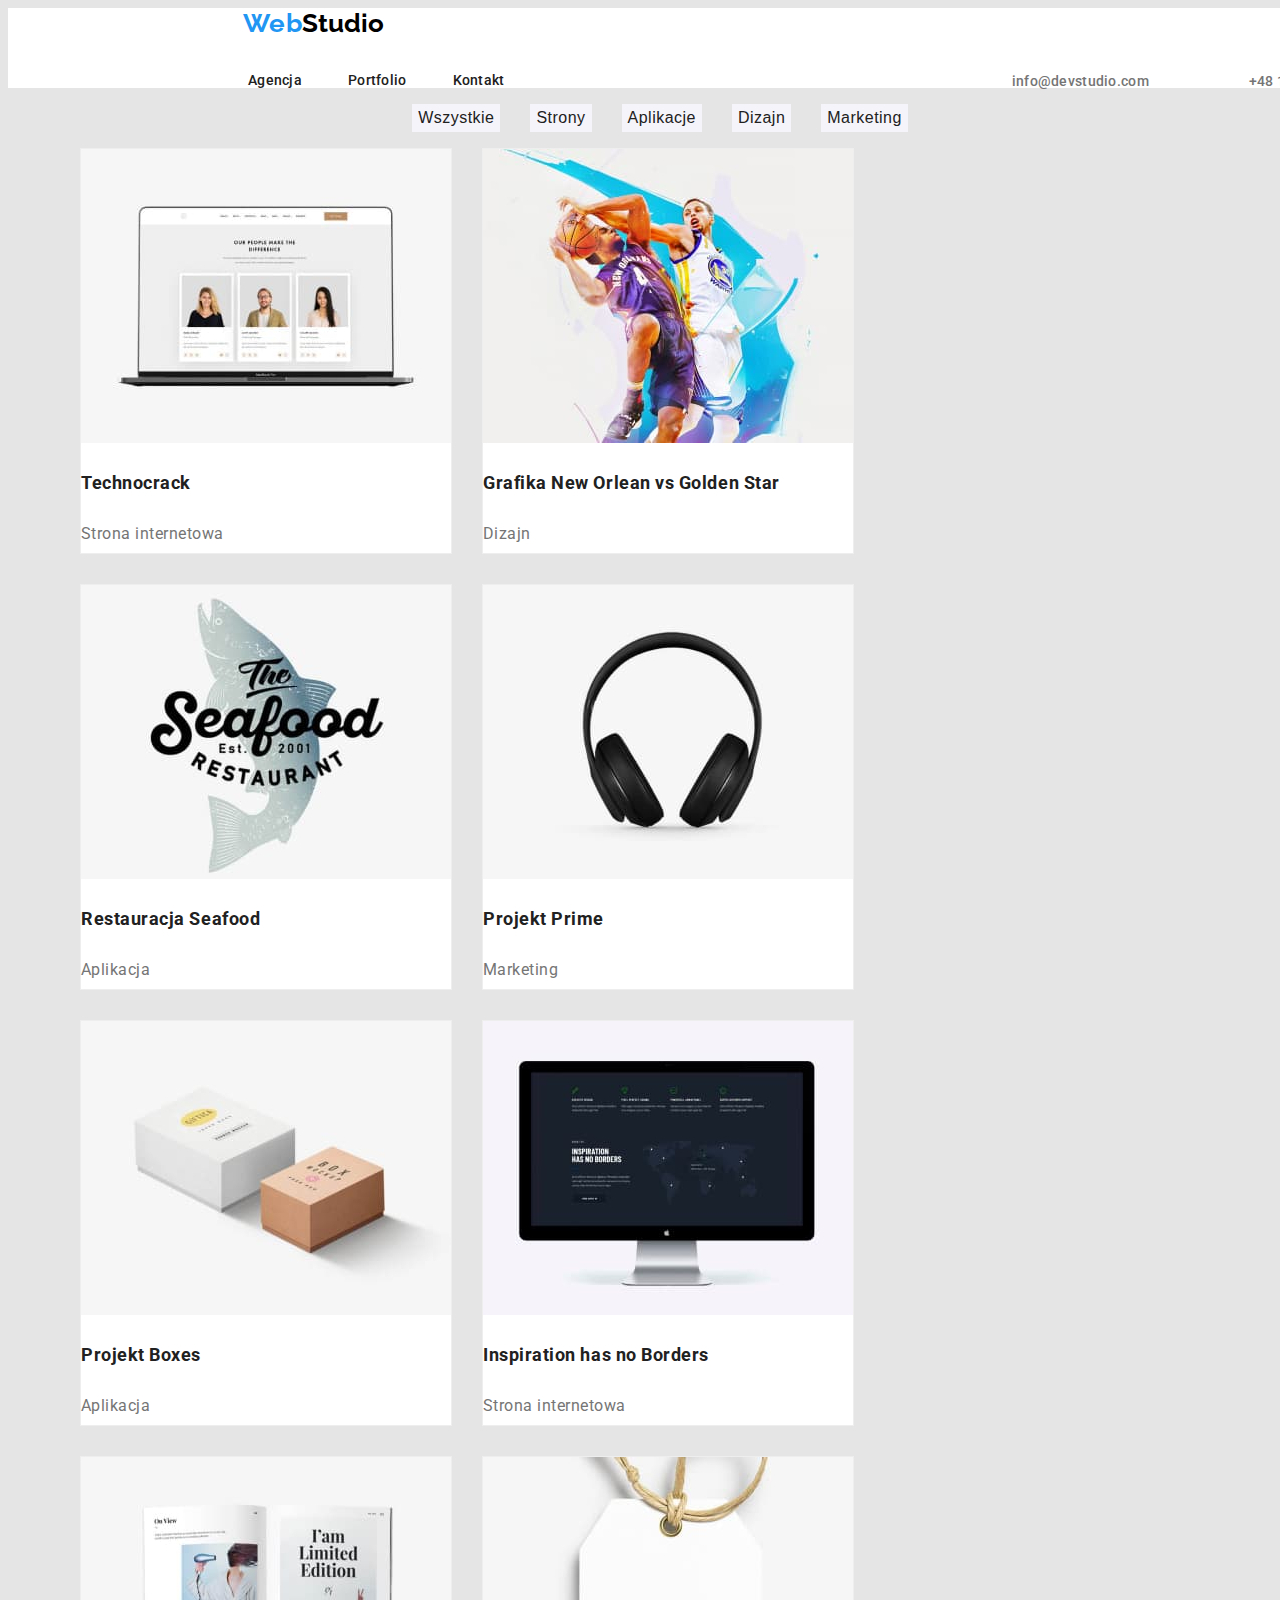
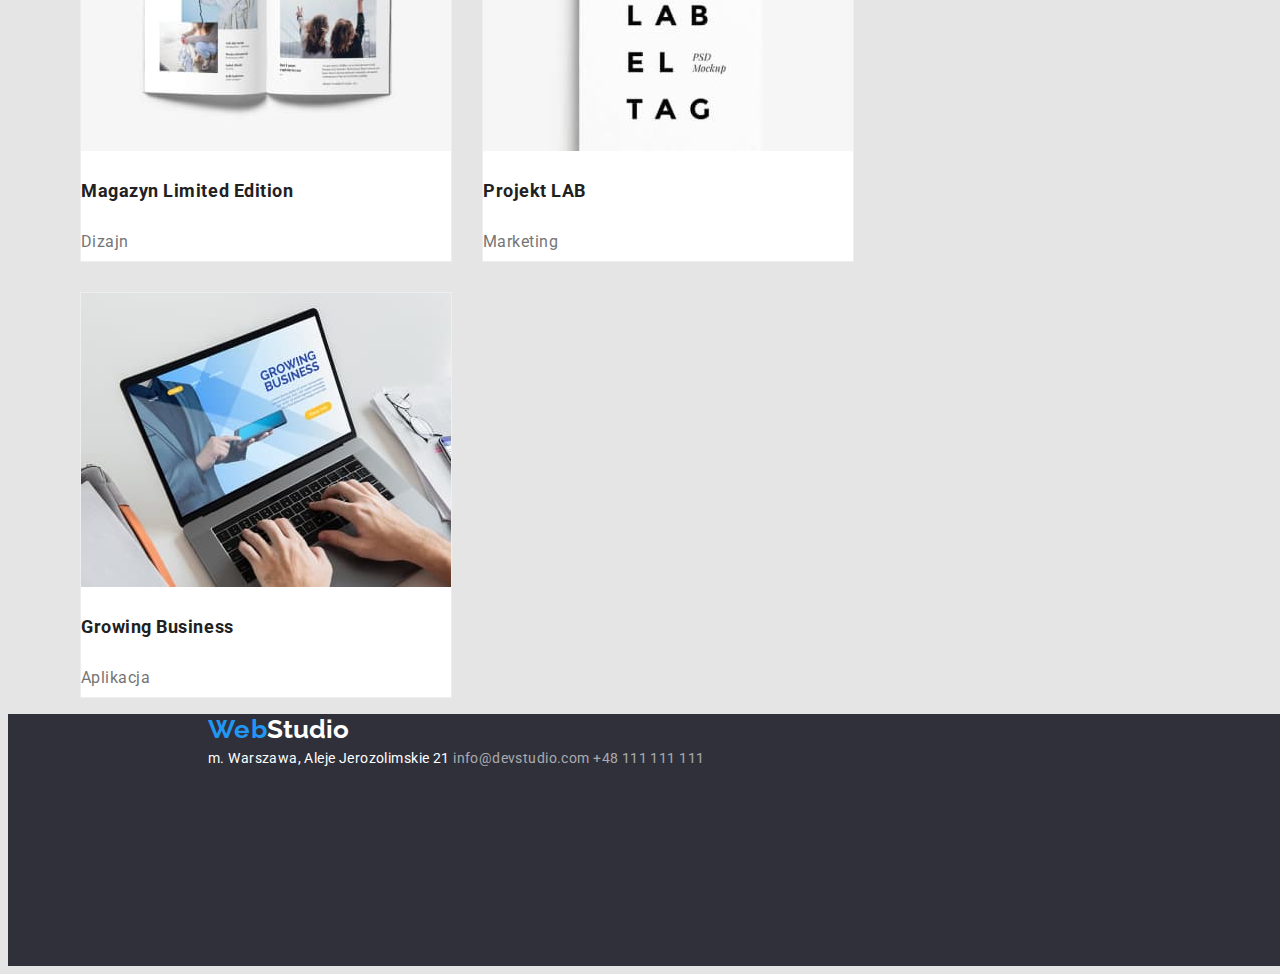
==== portfolio.html @ 071765b8 "a" ====
<!DOCTYPE html>
<html lang="en">
  <head>
    <meta charset="UTF-8" />
    <meta http-equiv="X-UA-Compatible" content="IE=edge" />
    <meta name="viewport" content="width=device-width, initial-scale=1.0" />
    <title>Portfolio</title>
    <link rel="preconnect" href="https://fonts.googleapis.com" />
    <link rel="preconnect" href="https://fonts.gstatic.com" crossorigin />
    <link
      href="https://fonts.googleapis.com/css2?family=Raleway:wght@700&family=Roboto:wght@400;500;700;900&display=swap"
      rel="stylesheet"
    />
    <link rel="stylesheet" href="./css/styles.css" />
    <link
      rel="stylesheet"
      href="https://cdnjs.cloudflare.com/ajax/libs/modern-normalize/1.1.0/modern-normalize.min.css"
      integrity="sha512-wpPYUAdjBVSE4KJnH1VR1HeZfpl1ub8YT/NKx4PuQ5NmX2tKuGu6U/JRp5y+Y8XG2tV+wKQpNHVUX03MfMFn9Q=="
      crossorigin="anonymous"
      referrerpolicy="no-referrer"
    />
  </head>
  <body class="body">
    <header class="background3">
      <div class="container">
        <nav>
          <a class="post-body" href="index.html"
            ><span class="accent, post-body1">Web</span>Studio</a
          >
          <ul class="list">
            <li><a class="headline" href="#agencja">Agencja</a></li>
            <li><a class="headline" href="#portfolio">Portfolio</a></li>
            <li><a class="headline" href="#kontakt">Kontakt</a></li>
          </ul>
        </nav>
        <ul class="list6">
          <li><a class="link2" href="mailto:info@devstudio">info@devstudio.com</a></li>
          <li><a class="link2" href="tel:+48111111111">+48 111 111 111</a></li>
        </ul>
      </div>
    </header>
    <main class="background">
      <div class="container">
        <ul class="list5">
          <li><button class="button2" type="button">Wszystkie</button></li>
          <li><button class="button2" type="button">Strony</button></li>
          <li><button class="button2" type="button">Aplikacje</button></li>
          <li><button class="button2" type="button">Dizajn</button></li>
          <li><button class="button2" type="button">Marketing</button></li>
        </ul>
        <ul class="img">
          <li class="border2">
            <img src="./images/laptop.jpg" alt="laptop" width="370" height="294" />
            <h3 class="title3">Technocrack</h3>
            <p class="paragraph">Strona internetowa</p>
          </li>
          <li class="border2">
            <img src="./images/basketball.jpg" alt="basketball players" width="370" height="294" />
            <h3 class="title3">Grafika New Orlean vs Golden Star</h3>
            <p class="paragraph">Dizajn</p>
          </li>
          <li class="border2">
            <img src="./images/seafood.jpg" alt="restaurant's logo" width="370" height="294" />
            <h3 class="title3">Restauracja Seafood</h3>
            <p class="paragraph">Aplikacja</p>
          </li>
          <li class="border2">
            <img src="./images/headphones.jpg" alt="headphones" width="370" height="294" />
            <h3 class="title3">Projekt Prime</h3>
            <p class="paragraph">Marketing</p>
          </li>
          <li class="border2">
            <img src="./images/box.jpg" alt="two boxes" width="370" height="294" />
            <h3 class="title3">Projekt Boxes</h3>
            <p class="paragraph">Aplikacja</p>
          </li>
          <li class="border2">
            <img src="./images/monitor.jpg" alt="monitor" width="370" height="294" />
            <h3 class="title3">Inspiration has no Borders</h3>
            <p class="paragraph">Strona internetowa</p>
          </li>
          <li class="border2">
            <img src="./images/book.jpg" alt="book" width="370" height="294" />
            <h3 class="title3">Magazyn Limited Edition</h3>
            <p class="paragraph">Dizajn</p>
          </li>
          <li class="border2">
            <img src="./images/labeltag.jpg" alt="labeltag" width="370" height="294" />
            <h3 class="title3">Projekt LAB</h3>
            <p class="paragraph">Marketing</p>
          </li>
          <li class="border2">
            <img src="./images/laptop2.jpg" alt="laptop" width="370" height="294" />
            <h3 class="title3">Growing Business</h3>
            <p class="paragraph">Aplikacja</p>
          </li>
        </ul>
      </div>
    </main>
    <footer class="background4">
      <div class="container">
        <a class="post-body2" href="index.html"
          ><span class="accent, post-body1">Web</span>Studio</a
        >
        <address class="address" id="kontakt">
          m. Warszawa, Aleje Jerozolimskie 21
          <a class="link" href="mailto:info@devstudio">info@devstudio.com</a>
          <a class="link" href="tel:+48111111111">+48 111 111 111</a>
        </address>
      </div>
    </footer>
  </body>
</html>
---- css/styles.css ----
:root {
  --font-primary: 'Roboto', sans-serif;
  --font-secondary: 'Raleway', sans-serif;
  --text-color-primary: rgba(33, 33, 33, 1);
  --text-color-secondary: rgba(0, 0, 0, 1);
  --text-color-tertiary: rgba(33, 150, 243, 1);
  --text-color-quaternary: rgba(255, 255, 255, 1);
  --text-color-quinary: rgba(117, 117, 117, 1);
  --text-color-senary: rgba(255, 255, 255, 0.6);
  --background-color-primary: rgb(229, 229, 229);
  --background-color-secondary: rgba(255, 255, 255, 1);
  --background-color-tertiary: rgba(47, 48, 58, 1);
  --background-color-quaternary: rgba(33, 150, 243, 1);
  --background-color-quinary: rgba(245, 244, 250, 1);
}
.body {
  font-family: var(--font-primary);
  color: var(--text-color-primary);
  background-color: var(--background-color-primary);
  max-width: 1600px;
}
.headline {
  color: var(--text-color-primary);
  font-weight: 500;
  text-decoration: none;
  font-size: 14px;
  line-height: 1.17;
  letter-spacing: 0.02em;
  margin-right: 46px;
}

.headline:hover,
.headline:focus {
  color: var(--text-color-tertiary);
}
.post-body {
  color: var(--text-color-secondary);
  text-decoration: none;
  font-family: var(--font-secondary);
  font-weight: 700;
  font-size: 26px;
  text-align: center;
  line-height: 1.17;
  margin-left: 35px;
  margin-top: 24px;
}
.post-body1 {
  color: var(--text-color-tertiary);
  text-decoration: none;
  font-family: var(--font-secondary);
  font-weight: 700;
  font-size: 26px;
  text-align: center;
  line-height: 1.17;
  letter-spacing: 0.03em;
}
.post-body2 {
  color: var(--text-color-quaternary);
  text-decoration: none;
  font-family: var(--font-secondary);
  font-weight: 700;
  font-size: 26px;
  text-align: center;
  line-height: 1.17;
}
.title1 {
  display: flex;
  color: var(--text-color-quaternary);
  letter-spacing: 0.06em;
  font-size: 44px;
  text-align: center;
  width: 696px;
  height: 120px;
}

.title2 {
  color: var(--text-color-primary);
  font-weight: 700;
  font-size: 36px;
  line-height: 1.17;
  text-align: center;
  letter-spacing: 0.03em;
}
.title3 {
  color: var(--text-color-primary);
  font-weight: 700;
  font-size: 18px;
  line-height: 2;
  letter-spacing: 0.03em;
}
.background {
  background-color: var(--background-color-primary);
}
.background1 {
  background-color: var(--background-color-quinary);
  width: 1600px;
  height: 648px;
  left: 0px;
  top: 1449px;
}
.background2 {
  background-color: var(--background-color-tertiary);
  font-style: normal;
  width: 1600px;
  height: 600px;
  margin-top: -45px;
}
.background4 {
  background-color: var(--background-color-tertiary);
  font-style: normal;
  width: 1600px;
  height: 252px;
  top: 2097px;
}
.background3 {
  background-color: var(--background-color-secondary);
  width: 1600px;
  height: 80px;
}

.button1 {
  color: var(--text-color-quaternary);
  font-weight: 700;
  background-color: var(--background-color-quaternary);
  cursor: pointer;
  text-align: center;
  font-size: 16px;
  line-height: 1.87;
  border: none;
  letter-spacing: 0.06em;
  width: 200px;
  height: 50px;
}
.button2 {
  color: var(--text-color-primary);
  font-weight: 500;
  background-color: var(--background-color-quinary);
  cursor: pointer;
  border: none;
  font-size: 16px;
  line-height: 1.62;
  text-align: center;
  letter-spacing: 0.03em;
}
.button2:hover,
.button2:focus {
  color: var(--text-color-quaternary);
  background-color: var(--background-color-quaternary);
}
.lorem {
  color: var(--text-color-primary);
  font-weight: 700;
  text-transform: uppercase;
  font-size: 14px;
  line-height: 1.17;
  letter-spacing: 0.03em;
}
.lorem1 {
  color: var(--text-color-quinary);
  font-size: 14px;
  line-height: 2;
  letter-spacing: 0.03em;
  width: 270px;
  height: 75px;
  margin-right: 30px;
}
.list {
  list-style: none;
  display: flex;
  margin-top: 32px;
}
.list2 {
  list-style: none;
  display: flex;
}

.list3 {
  list-style: none;
  display: flex;
  column-gap: 30px;
}
.list4 {
  list-style: none;
  display: flex;
  column-gap: 30px;
  justify-content: center;
}

.list5 {
  list-style: none;
  display: flex;
  justify-content: center;
  column-gap: 30px;
}
.list6 {
  list-style: none;
  display: flex;
  justify-content: flex-end;
  margin-top: -34px;
}
.img {
  list-style: none;
  display: flex;
  flex-wrap: wrap;
  gap: 30px;
}
.names {
  color: var(--text-color-primary);
  font-weight: 500;
  font-size: 16px;
  line-height: 1.33;
  text-align: center;
  letter-spacing: 0.03em;
}
.names2 {
  color: var(--text-color-quinary);
  font-size: 16px;
  line-height: 1.33;
  text-align: center;
  letter-spacing: 0.03em;
}
.border {
  background: #ffffff;
  box-shadow: 0px 1px 3px rgba(0, 0, 0, 0.12), 0px 1px 1px rgba(0, 0, 0, 0.14),
    0px 2px 1px rgba(0, 0, 0, 0.2);
  border-radius: 0px 0px 4px 4px;
}
.border2 {
  background: #ffffff;
  border: 1px solid #eeeeee;
  width: 370px;
  height: 404px;
}
.link {
  color: var(--text-color-senary);
  text-decoration: none;
  font-size: 14px;
  line-height: 1.17;
  letter-spacing: 0.03em;
}
.link:hover,
link:focus {
  color: var(--text-color-tertiary);
}

.link2 {
  color: var(--text-color-quinary);
  font-weight: 500;
  text-decoration: none;
  font-size: 14px;
  line-height: 1.17;
  letter-spacing: 0.02em;
  margin: 50px;
}
.link2:hover,
.link2:focus {
  color: var(--text-color-tertiary);
}
.address {
  color: var(--text-color-quaternary);
  font-size: 14px;
  line-height: 2;
  font-style: normal;
  letter-spacing: 0.03em;
}
.paragraph {
  color: var(--text-color-quinary);
  font-size: 16px;
  line-height: 1.87;
  letter-spacing: 0.03em;
}
.container {
  margin: 0 auto;
  max-width: 1200px;
}
.space {
  justify-content: space-between;
  align-items: baseline;
}
.flex {
  display: flex;
}
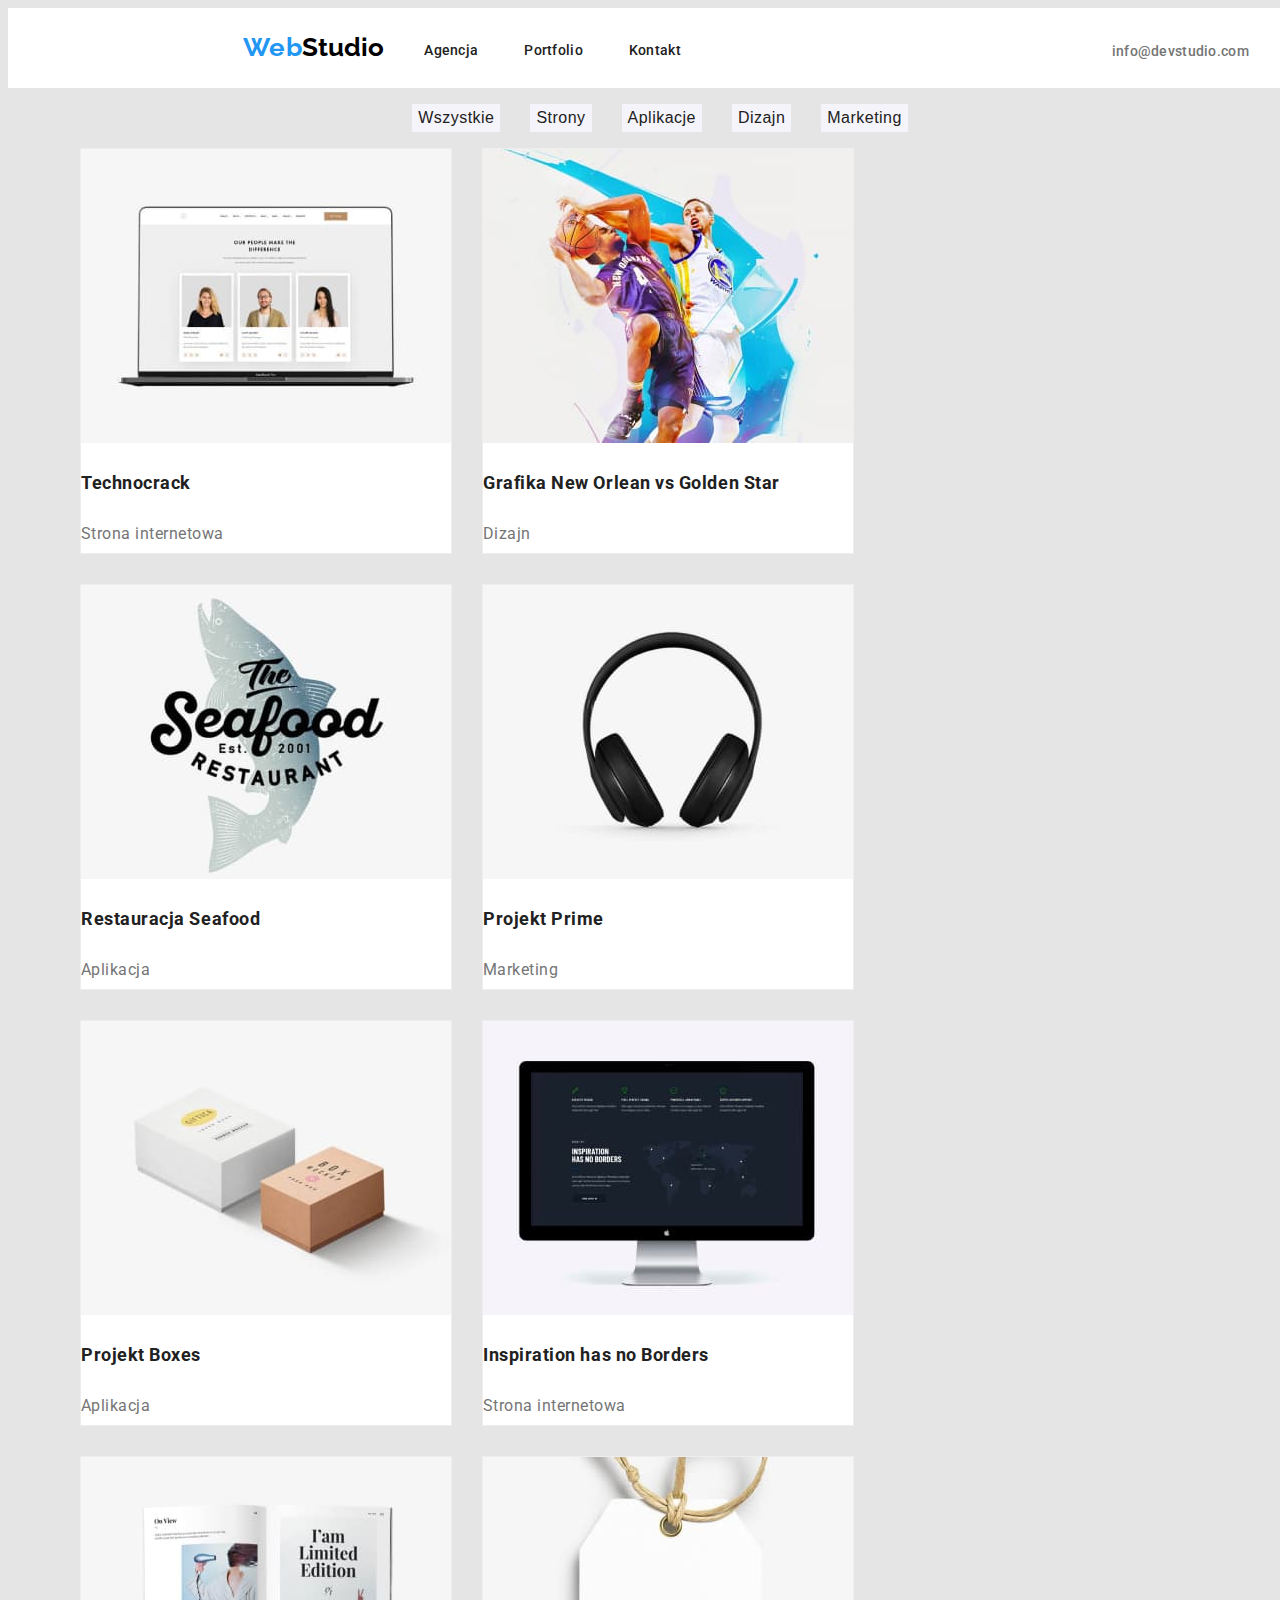
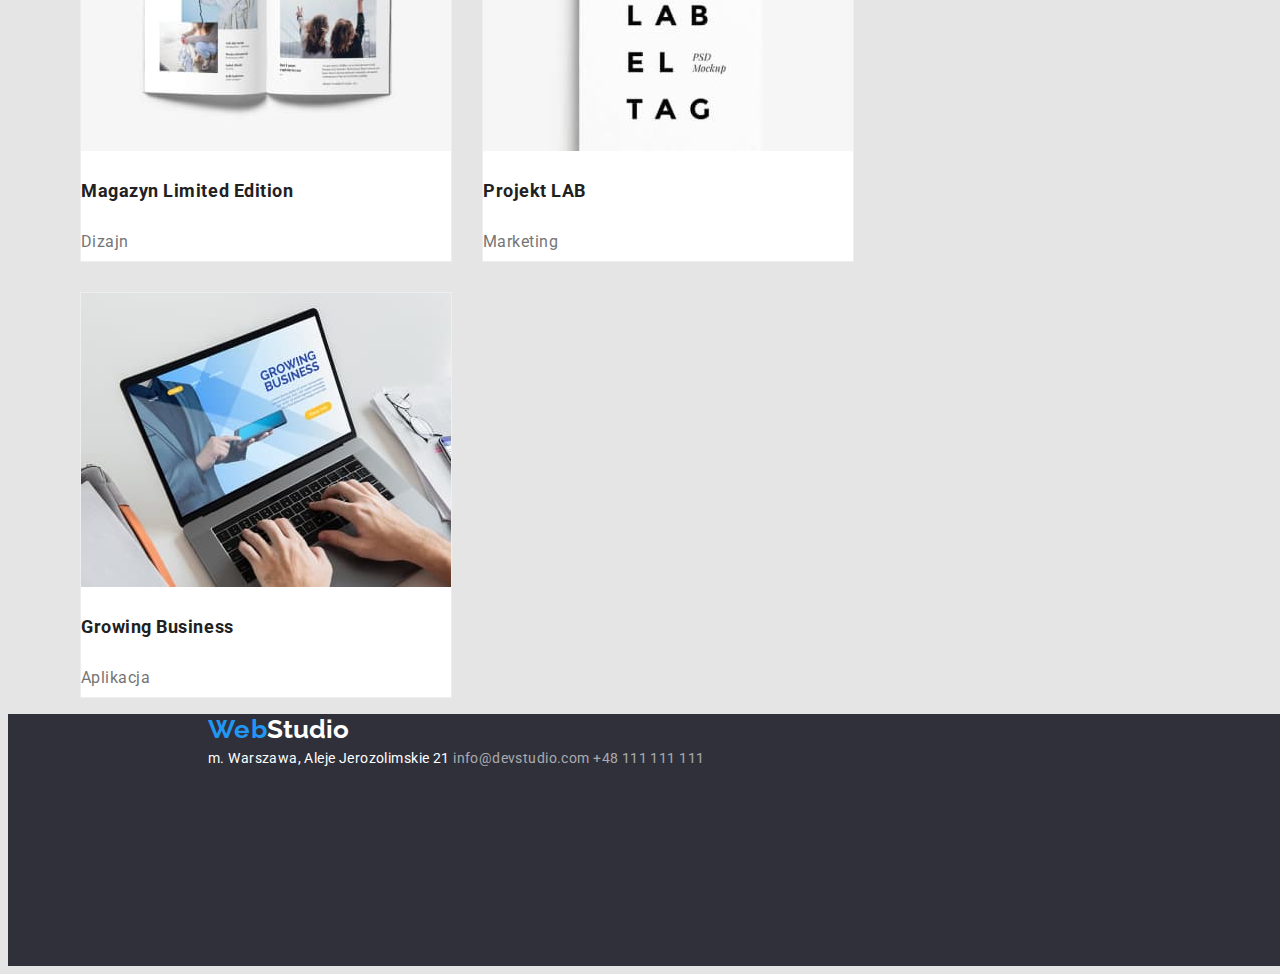
==== commit b119599b: "a" ====
--- a/portfolio.html
+++ b/portfolio.html
@@ -23,7 +23,7 @@
   <body class="body">
     <header class="background3">
       <div class="container">
-        <nav>
+        <nav class="flex">
           <a class="post-body" href="index.html"
             ><span class="accent, post-body1">Web</span>Studio</a
           >
--- a/css/styles.css
+++ b/css/styles.css
@@ -250,7 +250,7 @@
   font-size: 14px;
   line-height: 1.17;
   letter-spacing: 0.02em;
-  margin: 50px;
+  margin-left: 50px;
 }
 .link2:hover,
 .link2:focus {
@@ -273,10 +273,6 @@
   margin: 0 auto;
   max-width: 1200px;
 }
-.space {
-  justify-content: space-between;
-  align-items: baseline;
-}
 .flex {
   display: flex;
 }
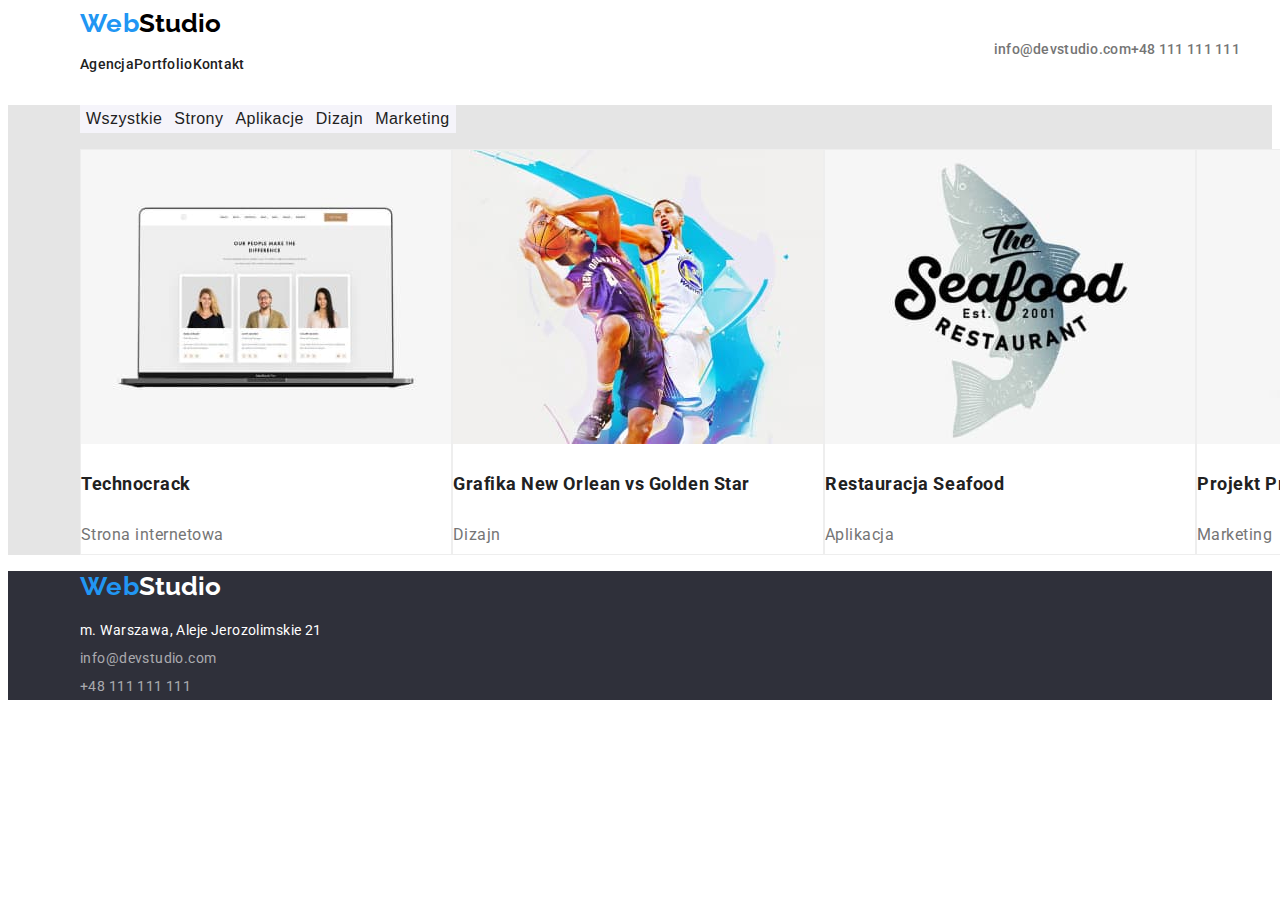
==== commit 6dc1b643: "a" ====
--- a/portfolio.html
+++ b/portfolio.html
@@ -11,7 +11,6 @@
       href="https://fonts.googleapis.com/css2?family=Raleway:wght@700&family=Roboto:wght@400;500;700;900&display=swap"
       rel="stylesheet"
     />
-    <link rel="stylesheet" href="./css/styles.css" />
     <link
       rel="stylesheet"
       href="https://cdnjs.cloudflare.com/ajax/libs/modern-normalize/1.1.0/modern-normalize.min.css"
@@ -19,13 +18,14 @@
       crossorigin="anonymous"
       referrerpolicy="no-referrer"
     />
+    <link rel="stylesheet" href="./css/styles.css" />
   </head>
-  <body class="body">
+  <body class="core">
     <header class="background3">
-      <div class="container">
-        <nav class="flex">
-          <a class="post-body" href="index.html"
-            ><span class="accent, post-body1">Web</span>Studio</a
+      <div class="container menu">
+        <nav>
+          <a class="post-body logo" href="index.html"
+            ><span class="accent post-body1">Web</span>Studio</a
           >
           <ul class="list">
             <li><a class="headline" href="#agencja">Agencja</a></li>
@@ -33,7 +33,7 @@
             <li><a class="headline" href="#kontakt">Kontakt</a></li>
           </ul>
         </nav>
-        <ul class="list6">
+        <ul class="list">
           <li><a class="link2" href="mailto:info@devstudio">info@devstudio.com</a></li>
           <li><a class="link2" href="tel:+48111111111">+48 111 111 111</a></li>
         </ul>
@@ -41,14 +41,14 @@
     </header>
     <main class="background">
       <div class="container">
-        <ul class="list5">
+        <ul class="list">
           <li><button class="button2" type="button">Wszystkie</button></li>
           <li><button class="button2" type="button">Strony</button></li>
           <li><button class="button2" type="button">Aplikacje</button></li>
           <li><button class="button2" type="button">Dizajn</button></li>
           <li><button class="button2" type="button">Marketing</button></li>
         </ul>
-        <ul class="img">
+        <ul class="list">
           <li class="border2">
             <img src="./images/laptop.jpg" alt="laptop" width="370" height="294" />
             <h3 class="title3">Technocrack</h3>
@@ -99,13 +99,15 @@
     </main>
     <footer class="background4">
       <div class="container">
-        <a class="post-body2" href="index.html"
-          ><span class="accent, post-body1">Web</span>Studio</a
+        <a class="post-body2 logo" href="index.html"
+          ><span class="accent post-body1">Web</span>Studio</a
         >
         <address class="address" id="kontakt">
-          m. Warszawa, Aleje Jerozolimskie 21
-          <a class="link" href="mailto:info@devstudio">info@devstudio.com</a>
-          <a class="link" href="tel:+48111111111">+48 111 111 111</a>
+          <ul class="list2">
+            <li>m. Warszawa, Aleje Jerozolimskie 21</li>
+            <li><a class="link" href="mailto:info@devstudio">info@devstudio.com</a></li>
+            <li><a class="link" href="tel:+48111111111">+48 111 111 111</a></li>
+          </ul>
         </address>
       </div>
     </footer>
--- a/css/styles.css
+++ b/css/styles.css
@@ -13,11 +13,12 @@
   --background-color-quaternary: rgba(33, 150, 243, 1);
   --background-color-quinary: rgba(245, 244, 250, 1);
 }
-.body {
+.core {
   font-family: var(--font-primary);
   color: var(--text-color-primary);
-  background-color: var(--background-color-primary);
-  max-width: 1600px;
+}
+.logo {
+  padding-left: 40px;
 }
 .headline {
   color: var(--text-color-primary);
@@ -26,7 +27,6 @@
   font-size: 14px;
   line-height: 1.17;
   letter-spacing: 0.02em;
-  margin-right: 46px;
 }
 
 .headline:hover,
@@ -41,8 +41,6 @@
   font-size: 26px;
   text-align: center;
   line-height: 1.17;
-  margin-left: 35px;
-  margin-top: 24px;
 }
 .post-body1 {
   color: var(--text-color-tertiary);
@@ -64,7 +62,6 @@
   line-height: 1.17;
 }
 .title1 {
-  display: flex;
   color: var(--text-color-quaternary);
   letter-spacing: 0.06em;
   font-size: 44px;
@@ -93,29 +90,17 @@
 }
 .background1 {
   background-color: var(--background-color-quinary);
-  width: 1600px;
-  height: 648px;
-  left: 0px;
-  top: 1449px;
 }
 .background2 {
   background-color: var(--background-color-tertiary);
   font-style: normal;
-  width: 1600px;
-  height: 600px;
-  margin-top: -45px;
 }
 .background4 {
   background-color: var(--background-color-tertiary);
   font-style: normal;
-  width: 1600px;
-  height: 252px;
-  top: 2097px;
 }
 .background3 {
   background-color: var(--background-color-secondary);
-  width: 1600px;
-  height: 80px;
 }
 
 .button1 {
@@ -128,8 +113,6 @@
   line-height: 1.87;
   border: none;
   letter-spacing: 0.06em;
-  width: 200px;
-  height: 50px;
 }
 .button2 {
   color: var(--text-color-primary);
@@ -167,42 +150,10 @@
 .list {
   list-style: none;
   display: flex;
-  margin-top: 32px;
-}
+}
+
 .list2 {
   list-style: none;
-  display: flex;
-}
-
-.list3 {
-  list-style: none;
-  display: flex;
-  column-gap: 30px;
-}
-.list4 {
-  list-style: none;
-  display: flex;
-  column-gap: 30px;
-  justify-content: center;
-}
-
-.list5 {
-  list-style: none;
-  display: flex;
-  justify-content: center;
-  column-gap: 30px;
-}
-.list6 {
-  list-style: none;
-  display: flex;
-  justify-content: flex-end;
-  margin-top: -34px;
-}
-.img {
-  list-style: none;
-  display: flex;
-  flex-wrap: wrap;
-  gap: 30px;
 }
 .names {
   color: var(--text-color-primary);
@@ -250,7 +201,6 @@
   font-size: 14px;
   line-height: 1.17;
   letter-spacing: 0.02em;
-  margin-left: 50px;
 }
 .link2:hover,
 .link2:focus {
@@ -273,6 +223,8 @@
   margin: 0 auto;
   max-width: 1200px;
 }
-.flex {
+.menu {
   display: flex;
-}
+  justify-content: space-between;
+  align-items: center;
+}
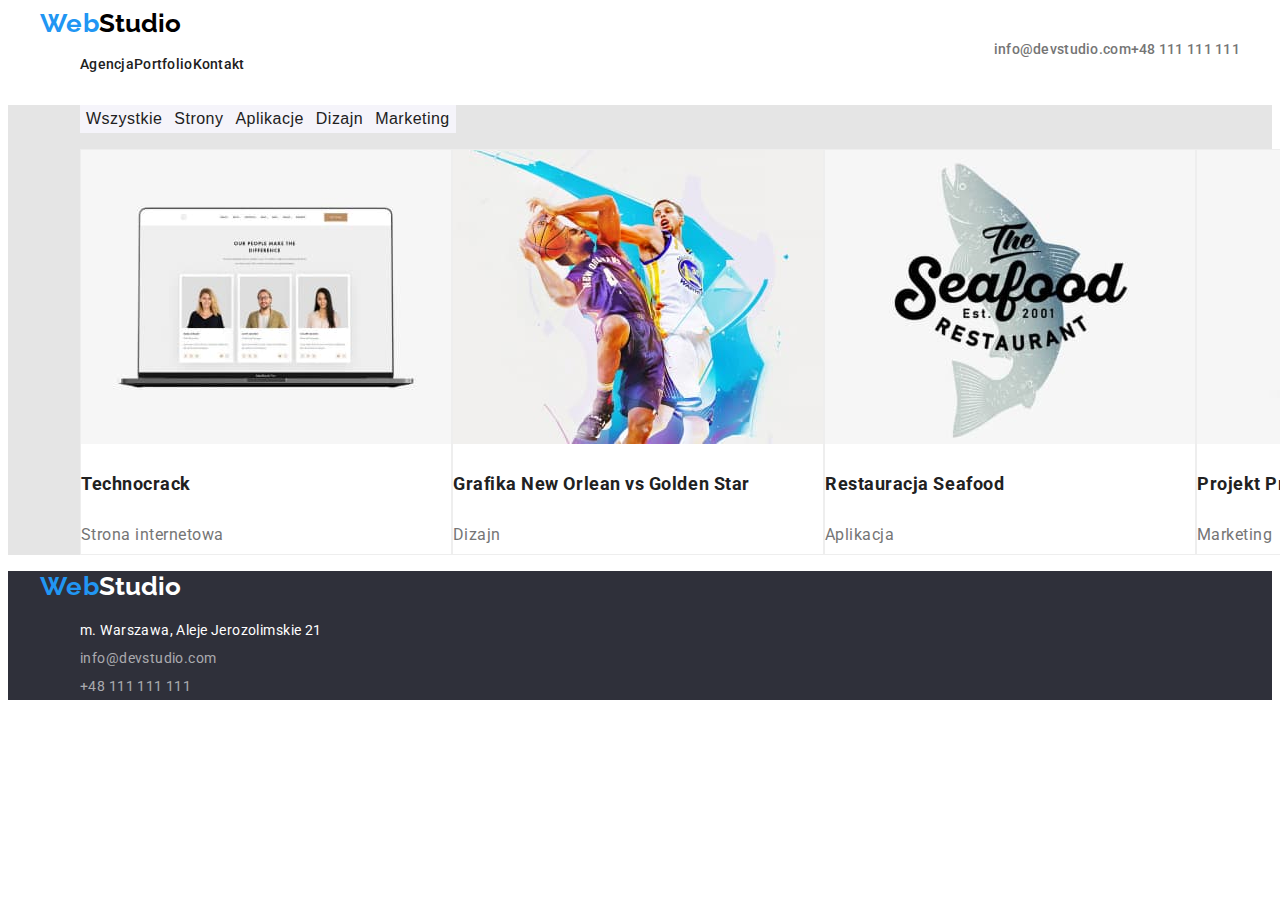
==== commit d2865d5c: "s" ====
--- a/portfolio.html
+++ b/portfolio.html
@@ -24,7 +24,7 @@
     <header class="background3">
       <div class="container menu">
         <nav>
-          <a class="post-body logo" href="index.html"
+          <a class="post-body" href="index.html"
             ><span class="accent post-body1">Web</span>Studio</a
           >
           <ul class="list">
@@ -99,9 +99,7 @@
     </main>
     <footer class="background4">
       <div class="container">
-        <a class="post-body2 logo" href="index.html"
-          ><span class="accent post-body1">Web</span>Studio</a
-        >
+        <a class="post-body2" href="index.html"><span class="accent post-body1">Web</span>Studio</a>
         <address class="address" id="kontakt">
           <ul class="list2">
             <li>m. Warszawa, Aleje Jerozolimskie 21</li>
--- a/css/styles.css
+++ b/css/styles.css
@@ -17,15 +17,13 @@
   font-family: var(--font-primary);
   color: var(--text-color-primary);
 }
-.logo {
-  padding-left: 40px;
-}
 .headline {
   color: var(--text-color-primary);
   font-weight: 500;
   text-decoration: none;
   font-size: 14px;
   line-height: 1.17;
+
   letter-spacing: 0.02em;
 }
 
@@ -41,6 +39,8 @@
   font-size: 26px;
   text-align: center;
   line-height: 1.17;
+  padding-top: 24px;
+  padding-bottom: 25px;
 }
 .post-body1 {
   color: var(--text-color-tertiary);
@@ -65,9 +65,8 @@
   color: var(--text-color-quaternary);
   letter-spacing: 0.06em;
   font-size: 44px;
-  text-align: center;
-  width: 696px;
-  height: 120px;
+  line-height: 1.36;
+  flex-wrap: wrap;
 }
 
 .title2 {
@@ -94,6 +93,7 @@
 .background2 {
   background-color: var(--background-color-tertiary);
   font-style: normal;
+  text-align: center;
 }
 .background4 {
   background-color: var(--background-color-tertiary);
@@ -108,11 +108,11 @@
   font-weight: 700;
   background-color: var(--background-color-quaternary);
   cursor: pointer;
-  text-align: center;
   font-size: 16px;
   line-height: 1.87;
   border: none;
   letter-spacing: 0.06em;
+  padding: 10px 41px 10px 42px;
 }
 .button2 {
   color: var(--text-color-primary);
@@ -228,3 +228,10 @@
   justify-content: space-between;
   align-items: center;
 }
+.nav {
+  display: flex;
+}
+.section {
+  padding-top: 94px;
+  padding-bottom: 94px;
+}
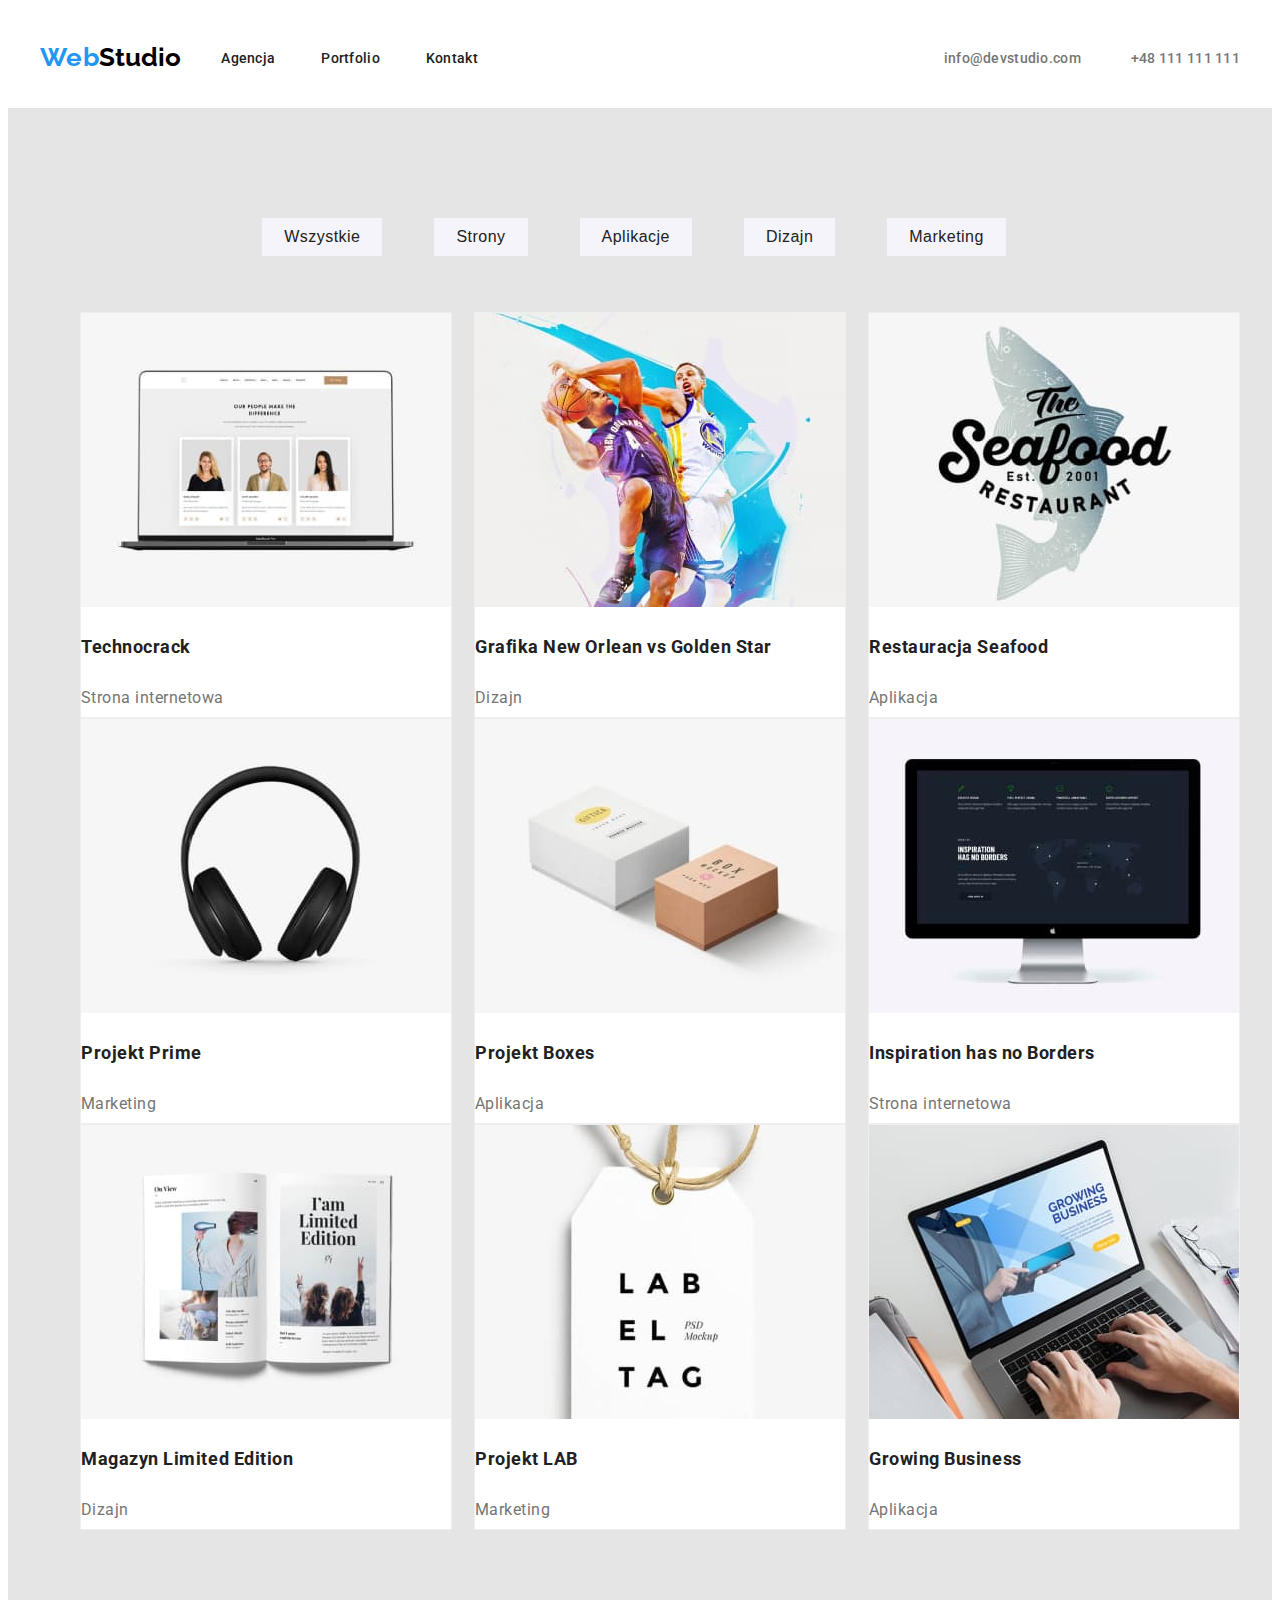
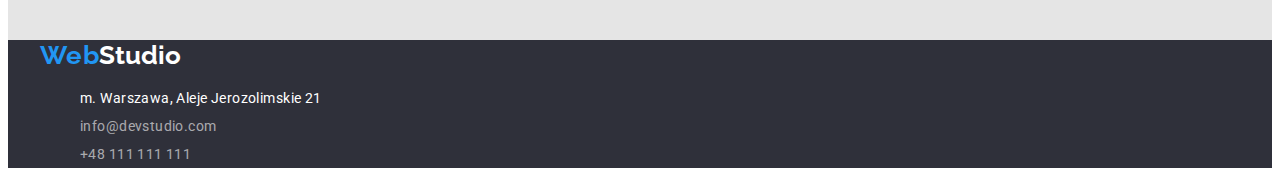
==== commit 046b3044: "a" ====
--- a/portfolio.html
+++ b/portfolio.html
@@ -23,10 +23,8 @@
   <body class="core">
     <header class="background3">
       <div class="container menu">
-        <nav>
-          <a class="post-body" href="index.html"
-            ><span class="accent post-body1">Web</span>Studio</a
-          >
+        <nav class="nav">
+          <a class="post-body" href="index.html"><span class="post-body1">Web</span>Studio</a>
           <ul class="list">
             <li><a class="headline" href="#agencja">Agencja</a></li>
             <li><a class="headline" href="#portfolio">Portfolio</a></li>
@@ -40,66 +38,73 @@
       </div>
     </header>
     <main class="background">
-      <div class="container">
-        <ul class="list">
-          <li><button class="button2" type="button">Wszystkie</button></li>
-          <li><button class="button2" type="button">Strony</button></li>
-          <li><button class="button2" type="button">Aplikacje</button></li>
-          <li><button class="button2" type="button">Dizajn</button></li>
-          <li><button class="button2" type="button">Marketing</button></li>
-        </ul>
-        <ul class="list">
-          <li class="border2">
-            <img src="./images/laptop.jpg" alt="laptop" width="370" height="294" />
-            <h3 class="title3">Technocrack</h3>
-            <p class="paragraph">Strona internetowa</p>
-          </li>
-          <li class="border2">
-            <img src="./images/basketball.jpg" alt="basketball players" width="370" height="294" />
-            <h3 class="title3">Grafika New Orlean vs Golden Star</h3>
-            <p class="paragraph">Dizajn</p>
-          </li>
-          <li class="border2">
-            <img src="./images/seafood.jpg" alt="restaurant's logo" width="370" height="294" />
-            <h3 class="title3">Restauracja Seafood</h3>
-            <p class="paragraph">Aplikacja</p>
-          </li>
-          <li class="border2">
-            <img src="./images/headphones.jpg" alt="headphones" width="370" height="294" />
-            <h3 class="title3">Projekt Prime</h3>
-            <p class="paragraph">Marketing</p>
-          </li>
-          <li class="border2">
-            <img src="./images/box.jpg" alt="two boxes" width="370" height="294" />
-            <h3 class="title3">Projekt Boxes</h3>
-            <p class="paragraph">Aplikacja</p>
-          </li>
-          <li class="border2">
-            <img src="./images/monitor.jpg" alt="monitor" width="370" height="294" />
-            <h3 class="title3">Inspiration has no Borders</h3>
-            <p class="paragraph">Strona internetowa</p>
-          </li>
-          <li class="border2">
-            <img src="./images/book.jpg" alt="book" width="370" height="294" />
-            <h3 class="title3">Magazyn Limited Edition</h3>
-            <p class="paragraph">Dizajn</p>
-          </li>
-          <li class="border2">
-            <img src="./images/labeltag.jpg" alt="labeltag" width="370" height="294" />
-            <h3 class="title3">Projekt LAB</h3>
-            <p class="paragraph">Marketing</p>
-          </li>
-          <li class="border2">
-            <img src="./images/laptop2.jpg" alt="laptop" width="370" height="294" />
-            <h3 class="title3">Growing Business</h3>
-            <p class="paragraph">Aplikacja</p>
-          </li>
-        </ul>
-      </div>
+      <section class="section">
+        <div class="container">
+          <ul class="list4">
+            <li><button class="button2" type="button">Wszystkie</button></li>
+            <li><button class="button2" type="button">Strony</button></li>
+            <li><button class="button2" type="button">Aplikacje</button></li>
+            <li><button class="button2" type="button">Dizajn</button></li>
+            <li><button class="button2" type="button">Marketing</button></li>
+          </ul>
+          <ul class="list3">
+            <li class="border2">
+              <img src="./images/laptop.jpg" alt="laptop" width="370" height="294" />
+              <h3 class="title3">Technocrack</h3>
+              <p class="paragraph">Strona internetowa</p>
+            </li>
+            <li class="border2">
+              <img
+                src="./images/basketball.jpg"
+                alt="basketball players"
+                width="370"
+                height="294"
+              />
+              <h3 class="title3">Grafika New Orlean vs Golden Star</h3>
+              <p class="paragraph">Dizajn</p>
+            </li>
+            <li class="border2">
+              <img src="./images/seafood.jpg" alt="restaurant's logo" width="370" height="294" />
+              <h3 class="title3">Restauracja Seafood</h3>
+              <p class="paragraph">Aplikacja</p>
+            </li>
+            <li class="border2">
+              <img src="./images/headphones.jpg" alt="headphones" width="370" height="294" />
+              <h3 class="title3">Projekt Prime</h3>
+              <p class="paragraph">Marketing</p>
+            </li>
+            <li class="border2">
+              <img src="./images/box.jpg" alt="two boxes" width="370" height="294" />
+              <h3 class="title3">Projekt Boxes</h3>
+              <p class="paragraph">Aplikacja</p>
+            </li>
+            <li class="border2">
+              <img src="./images/monitor.jpg" alt="monitor" width="370" height="294" />
+              <h3 class="title3">Inspiration has no Borders</h3>
+              <p class="paragraph">Strona internetowa</p>
+            </li>
+            <li class="border2">
+              <img src="./images/book.jpg" alt="book" width="370" height="294" />
+              <h3 class="title3">Magazyn Limited Edition</h3>
+              <p class="paragraph">Dizajn</p>
+            </li>
+            <li class="border2">
+              <img src="./images/labeltag.jpg" alt="labeltag" width="370" height="294" />
+              <h3 class="title3">Projekt LAB</h3>
+              <p class="paragraph">Marketing</p>
+            </li>
+            <li class="border2">
+              <img src="./images/laptop2.jpg" alt="laptop" width="370" height="294" />
+              <h3 class="title3">Growing Business</h3>
+              <p class="paragraph">Aplikacja</p>
+            </li>
+          </ul>
+        </div>
+      </section>
     </main>
     <footer class="background4">
       <div class="container">
-        <a class="post-body2" href="index.html"><span class="accent post-body1">Web</span>Studio</a>
+        <a class="post-body2" href="index.html"><span class="post-body1">Web</span>Studio</a>
         <address class="address" id="kontakt">
           <ul class="list2">
             <li>m. Warszawa, Aleje Jerozolimskie 21</li>
--- a/css/styles.css
+++ b/css/styles.css
@@ -23,7 +23,7 @@
   text-decoration: none;
   font-size: 14px;
   line-height: 1.17;
-
+  margin-right: 46px;
   letter-spacing: 0.02em;
 }
 
@@ -39,8 +39,6 @@
   font-size: 26px;
   text-align: center;
   line-height: 1.17;
-  padding-top: 24px;
-  padding-bottom: 25px;
 }
 .post-body1 {
   color: var(--text-color-tertiary);
@@ -124,6 +122,8 @@
   line-height: 1.62;
   text-align: center;
   letter-spacing: 0.03em;
+  margin-right: 52px;
+  padding: 6px 22px;
 }
 .button2:hover,
 .button2:focus {
@@ -150,6 +150,18 @@
 .list {
   list-style: none;
   display: flex;
+}
+.list3 {
+  list-style: none;
+  display: flex;
+  flex-wrap: wrap;
+  justify-content: space-between;
+}
+.list4 {
+  list-style: none;
+  display: flex;
+  margin-bottom: 56px;
+  justify-content: center;
 }
 
 .list2 {
@@ -175,6 +187,7 @@
   box-shadow: 0px 1px 3px rgba(0, 0, 0, 0.12), 0px 1px 1px rgba(0, 0, 0, 0.14),
     0px 2px 1px rgba(0, 0, 0, 0.2);
   border-radius: 0px 0px 4px 4px;
+  gap: 30px;
 }
 .border2 {
   background: #ffffff;
@@ -190,7 +203,7 @@
   letter-spacing: 0.03em;
 }
 .link:hover,
-link:focus {
+.link:focus {
   color: var(--text-color-tertiary);
 }
 
@@ -201,6 +214,7 @@
   font-size: 14px;
   line-height: 1.17;
   letter-spacing: 0.02em;
+  margin-left: 50px;
 }
 .link2:hover,
 .link2:focus {
@@ -226,12 +240,18 @@
 .menu {
   display: flex;
   justify-content: space-between;
+  padding-top: 24px;
+  padding-bottom: 25px;
+}
+.nav {
+  display: flex;
   align-items: center;
-}
-.nav {
-  display: flex;
 }
 .section {
   padding-top: 94px;
   padding-bottom: 94px;
 }
+
+.img {
+  margin-right: 30px;
+}
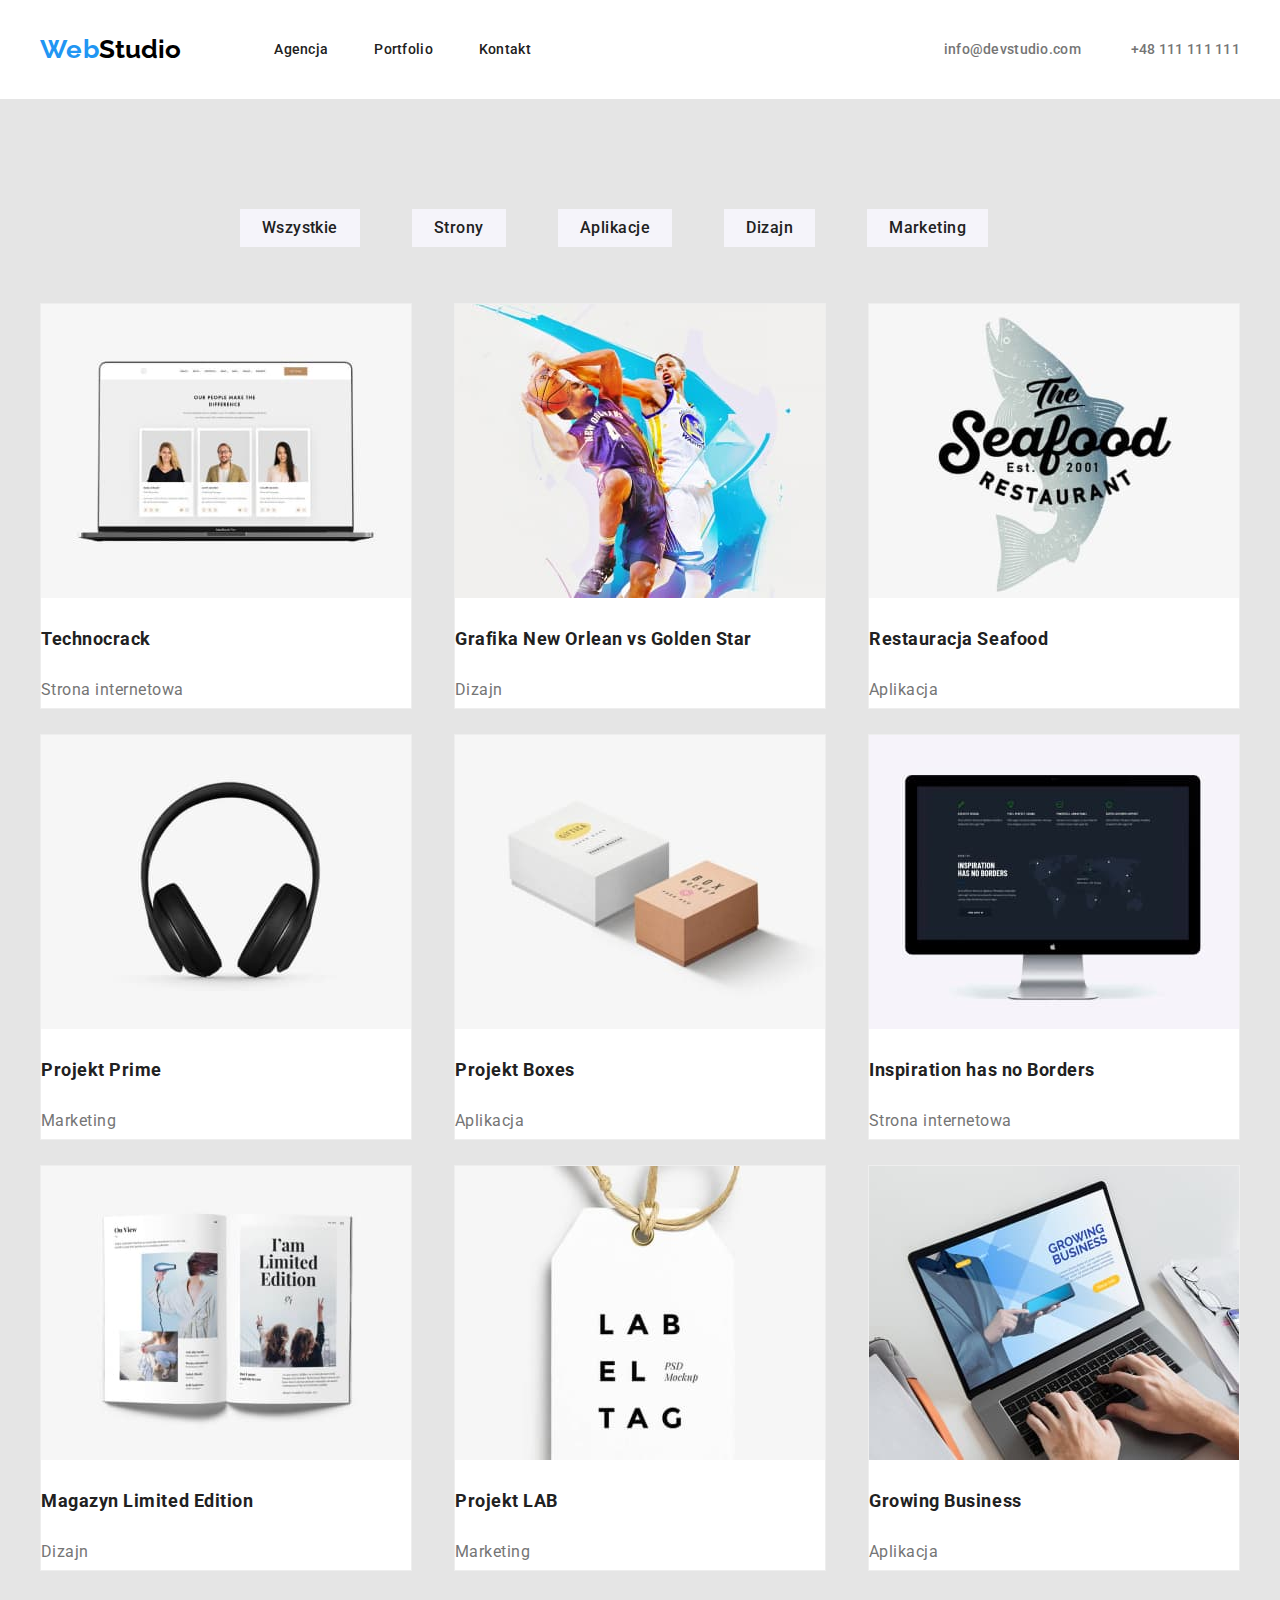
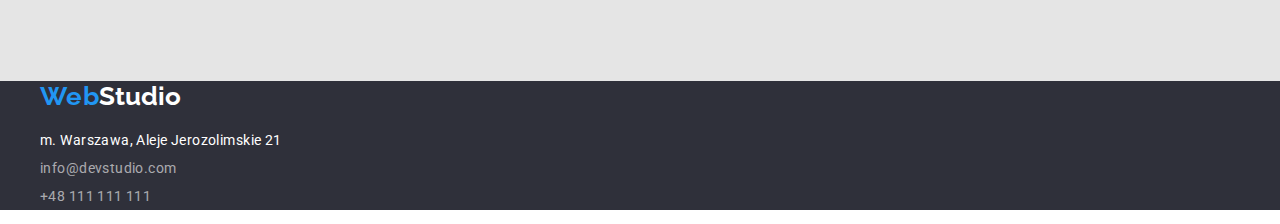
==== commit 268f9c61: "a" ====
--- a/portfolio.html
+++ b/portfolio.html
@@ -11,13 +11,7 @@
       href="https://fonts.googleapis.com/css2?family=Raleway:wght@700&family=Roboto:wght@400;500;700;900&display=swap"
       rel="stylesheet"
     />
-    <link
-      rel="stylesheet"
-      href="https://cdnjs.cloudflare.com/ajax/libs/modern-normalize/1.1.0/modern-normalize.min.css"
-      integrity="sha512-wpPYUAdjBVSE4KJnH1VR1HeZfpl1ub8YT/NKx4PuQ5NmX2tKuGu6U/JRp5y+Y8XG2tV+wKQpNHVUX03MfMFn9Q=="
-      crossorigin="anonymous"
-      referrerpolicy="no-referrer"
-    />
+    <link rel="stylesheet" href="./css/modern-normalizer.css" />
     <link rel="stylesheet" href="./css/styles.css" />
   </head>
   <body class="core">
--- a/css/modern-normalizer.css
+++ b/css/modern-normalizer.css
@@ -0,0 +1,111 @@
+::after,
+::before {
+  box-sizing: border-box;
+}
+html {
+  -moz-tab-size: 4;
+  tab-size: 4;
+}
+html {
+  line-height: 1.15;
+  -webkit-text-size-adjust: 100%;
+}
+body {
+  margin: 0;
+}
+body {
+  font-family: system-ui, -apple-system, 'Segoe UI', Roboto, Helvetica, Arial, sans-serif,
+    'Apple Color Emoji', 'Segoe UI Emoji';
+}
+hr {
+  height: 0;
+  color: inherit;
+}
+abbr[title] {
+  text-decoration: underline dotted;
+}
+b,
+strong {
+  font-weight: bolder;
+}
+code,
+kbd,
+pre,
+samp {
+  font-family: ui-monospace, SFMono-Regular, Consolas, 'Liberation Mono', Menlo, monospace;
+  font-size: 1em;
+}
+small {
+  font-size: 80%;
+}
+sub,
+sup {
+  font-size: 75%;
+  line-height: 0;
+  position: relative;
+  vertical-align: baseline;
+}
+sub {
+  bottom: -0.25em;
+}
+sup {
+  top: -0.5em;
+}
+table {
+  text-indent: 0;
+  border-color: inherit;
+}
+button,
+input,
+optgroup,
+select,
+textarea {
+  font-family: inherit;
+  font-size: 100%;
+  line-height: 1.15;
+  margin: 0;
+}
+button,
+select {
+  text-transform: none;
+}
+[type='button'],
+[type='reset'],
+[type='submit'],
+button {
+  --webkit-appearance: button;
+}
+::-moz-focus-inner {
+  border-style: none;
+  padding: 0;
+}
+:-moz-focusring {
+  outline: 1px dotted ButtonText;
+}
+:-moz-ui-invalid {
+  box-shadow: none;
+}
+legend {
+  padding: 0;
+}
+progress {
+  vertical-align: baseline;
+}
+::-webkit-inner-spin-button,
+::-webkit-outer-spin-button {
+  height: auto;
+}
+[type='search'] {
+  --webkit-appearance: textfield;
+  outline-offset: -2px;
+}
+::-webkit-search-decoration {
+  -webkit-appearance: none;
+}
+::-webkit-file-upload-button {
+  -webkit-appearance: button;
+  font: inherit;
+}
+summary {
+  display: list-item;
+}
--- a/css/styles.css
+++ b/css/styles.css
@@ -13,6 +13,9 @@
   --background-color-quaternary: rgba(33, 150, 243, 1);
   --background-color-quinary: rgba(245, 244, 250, 1);
 }
+* {
+  padding: 0;
+}
 .core {
   font-family: var(--font-primary);
   color: var(--text-color-primary);
@@ -39,6 +42,7 @@
   font-size: 26px;
   text-align: center;
   line-height: 1.17;
+  margin-right: 93px;
 }
 .post-body1 {
   color: var(--text-color-tertiary);
@@ -156,6 +160,7 @@
   display: flex;
   flex-wrap: wrap;
   justify-content: space-between;
+  gap: 25px;
 }
 .list4 {
   list-style: none;
@@ -187,7 +192,6 @@
   box-shadow: 0px 1px 3px rgba(0, 0, 0, 0.12), 0px 1px 1px rgba(0, 0, 0, 0.14),
     0px 2px 1px rgba(0, 0, 0, 0.2);
   border-radius: 0px 0px 4px 4px;
-  gap: 30px;
 }
 .border2 {
   background: #ffffff;
@@ -251,7 +255,3 @@
   padding-top: 94px;
   padding-bottom: 94px;
 }
-
-.img {
-  margin-right: 30px;
-}
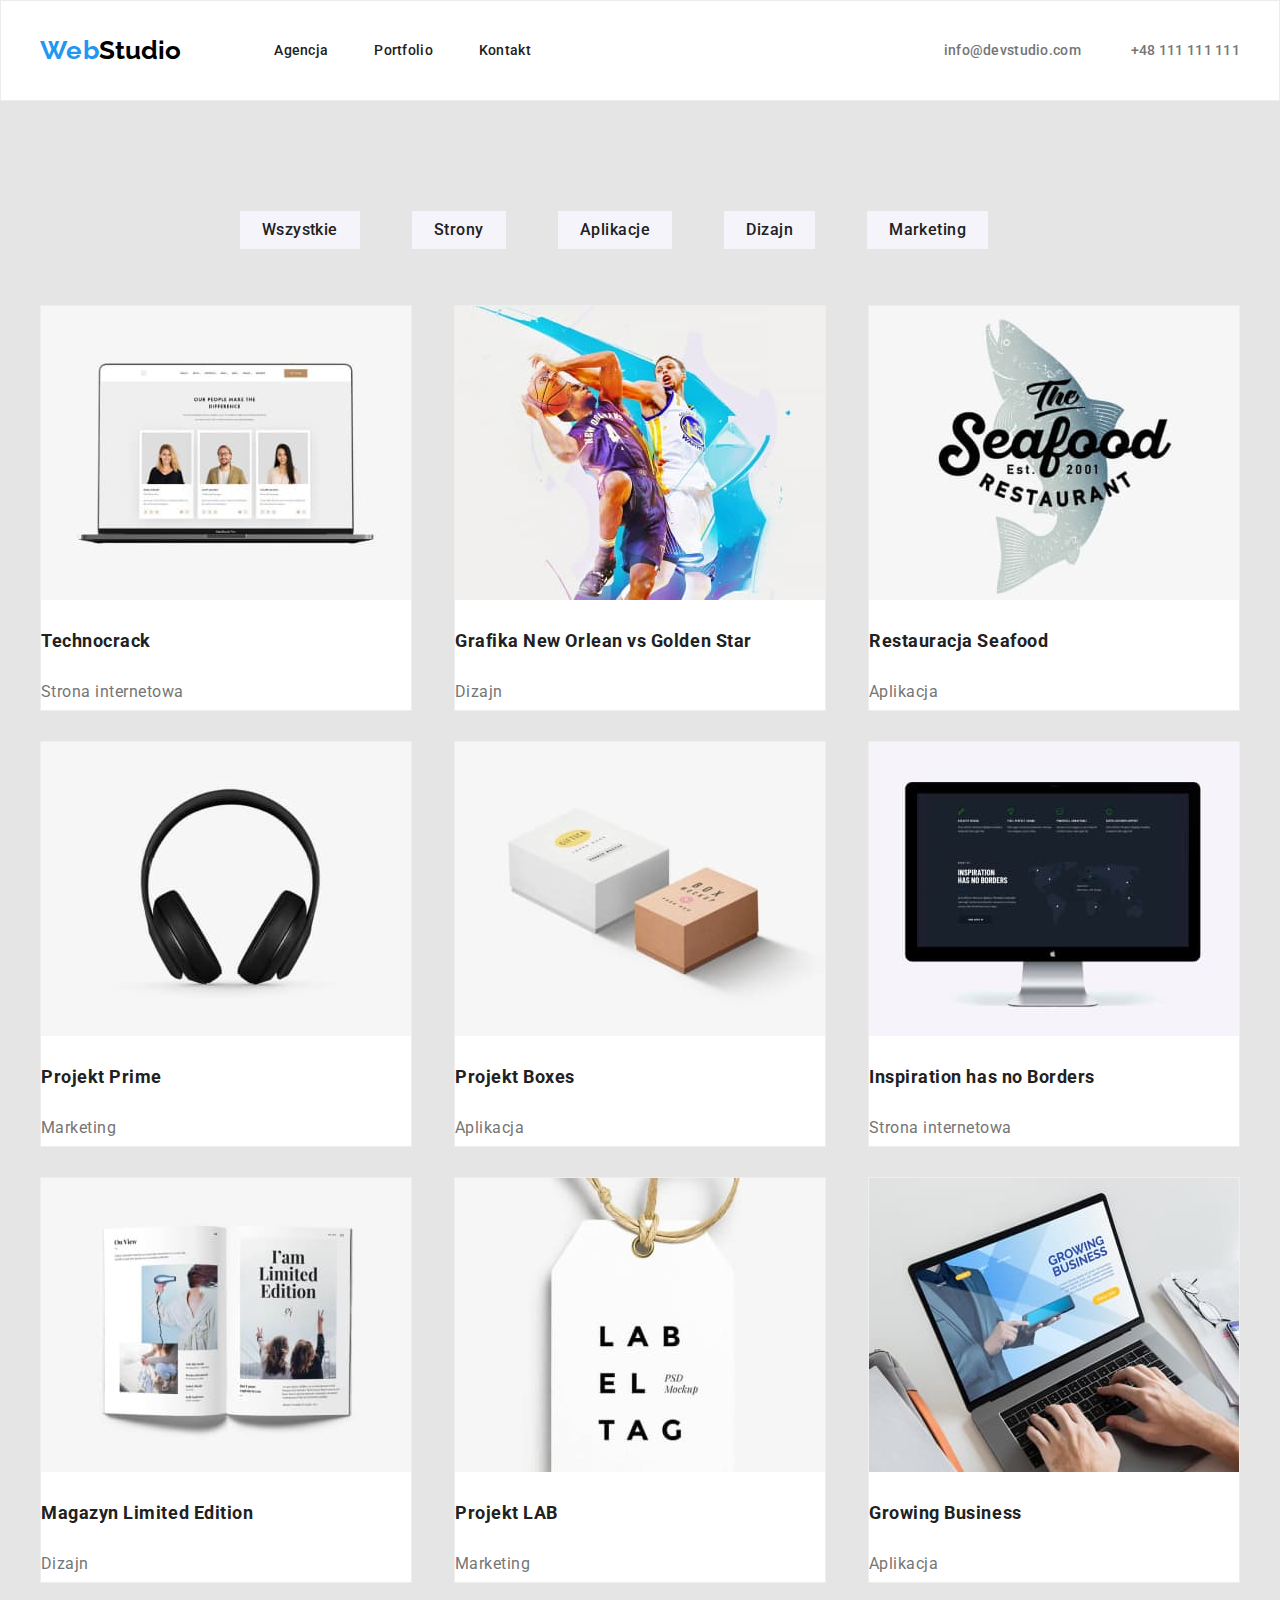
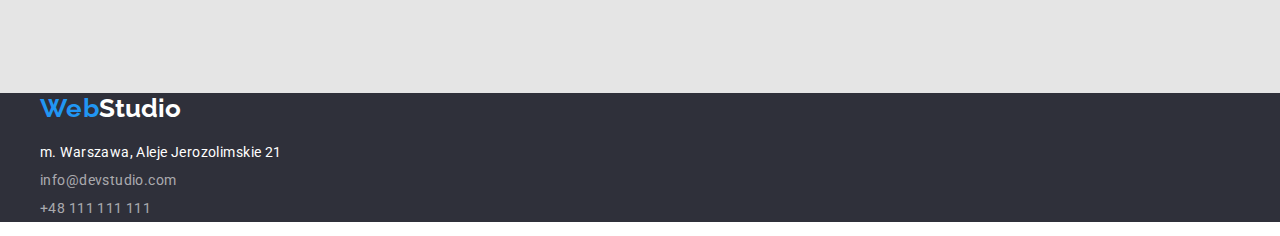
==== commit 160180f2: "aa" ====
--- a/portfolio.html
+++ b/portfolio.html
@@ -15,7 +15,7 @@
     <link rel="stylesheet" href="./css/styles.css" />
   </head>
   <body class="core">
-    <header class="background3">
+    <header class="background3 border3">
       <div class="container menu">
         <nav class="nav">
           <a class="post-body" href="index.html"><span class="post-body1">Web</span>Studio</a>
--- a/css/styles.css
+++ b/css/styles.css
@@ -68,7 +68,6 @@
   letter-spacing: 0.06em;
   font-size: 44px;
   line-height: 1.36;
-  flex-wrap: wrap;
 }
 
 .title2 {
@@ -149,18 +148,18 @@
   letter-spacing: 0.03em;
   width: 270px;
   height: 75px;
-  margin-right: 30px;
 }
 .list {
   list-style: none;
   display: flex;
+  justify-content: space-between;
 }
 .list3 {
   list-style: none;
   display: flex;
   flex-wrap: wrap;
   justify-content: space-between;
-  gap: 25px;
+  gap: 30px;
 }
 .list4 {
   list-style: none;
@@ -199,6 +198,9 @@
   width: 370px;
   height: 404px;
 }
+.border3 {
+  border: 1px solid rgba(236, 236, 236, 1);
+}
 .link {
   color: var(--text-color-senary);
   text-decoration: none;
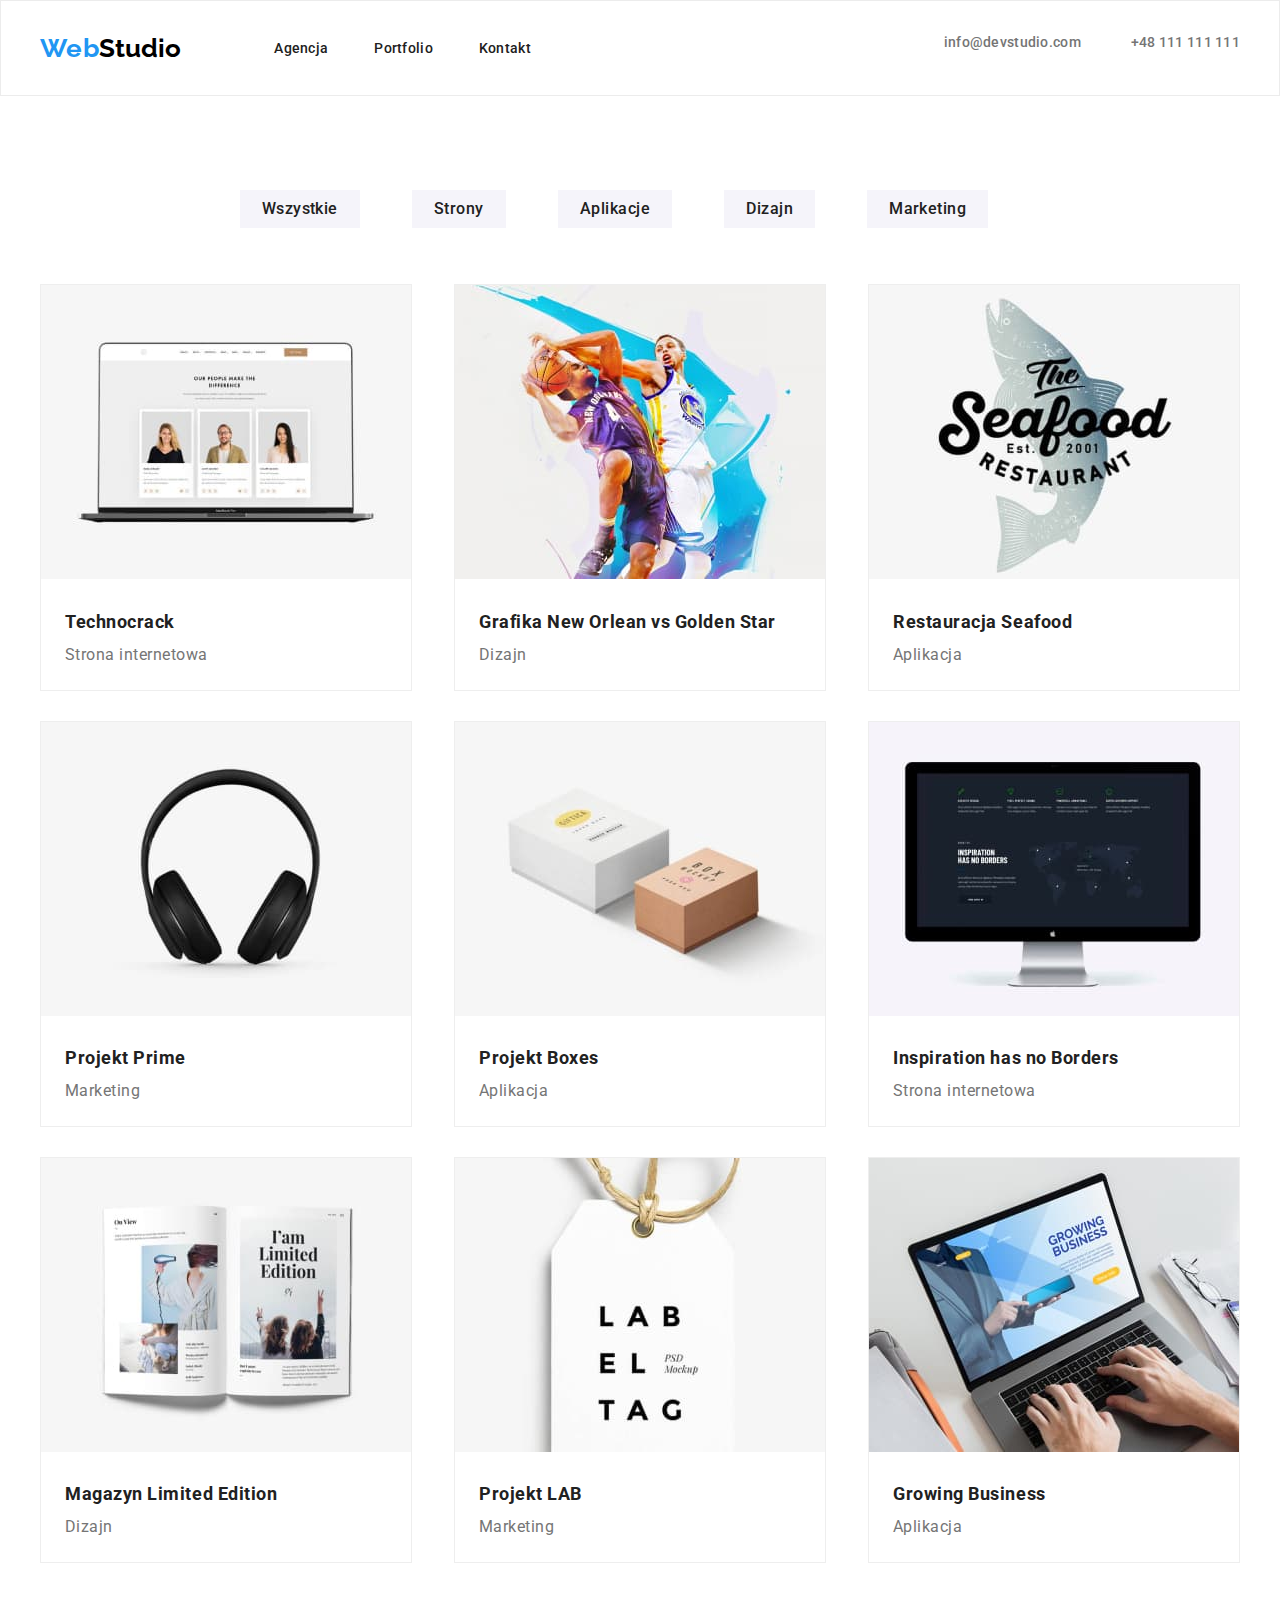
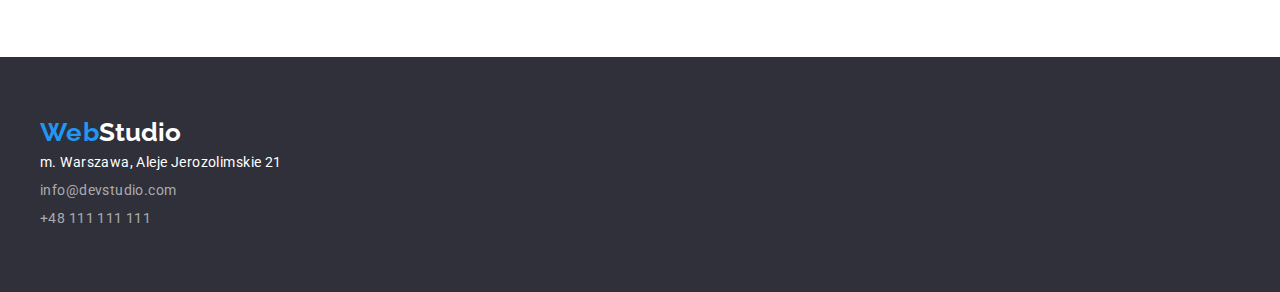
==== commit ddb92182: "a" ====
--- a/portfolio.html
+++ b/portfolio.html
@@ -97,7 +97,7 @@
       </section>
     </main>
     <footer class="background4">
-      <div class="container">
+      <div class="container menu2">
         <a class="post-body2" href="index.html"><span class="post-body1">Web</span>Studio</a>
         <address class="address" id="kontakt">
           <ul class="list2">
--- a/css/styles.css
+++ b/css/styles.css
@@ -7,13 +7,13 @@
   --text-color-quaternary: rgba(255, 255, 255, 1);
   --text-color-quinary: rgba(117, 117, 117, 1);
   --text-color-senary: rgba(255, 255, 255, 0.6);
-  --background-color-primary: rgb(229, 229, 229);
-  --background-color-secondary: rgba(255, 255, 255, 1);
+  --background-color-primary: rgba(255, 255, 255, 1);
   --background-color-tertiary: rgba(47, 48, 58, 1);
   --background-color-quaternary: rgba(33, 150, 243, 1);
   --background-color-quinary: rgba(245, 244, 250, 1);
 }
 * {
+  margin: 0;
   padding: 0;
 }
 .core {
@@ -84,6 +84,8 @@
   font-size: 18px;
   line-height: 2;
   letter-spacing: 0.03em;
+  padding-left: 24px;
+  padding-top: 20px;
 }
 .background {
   background-color: var(--background-color-primary);
@@ -101,7 +103,7 @@
   font-style: normal;
 }
 .background3 {
-  background-color: var(--background-color-secondary);
+  background-color: var(--background-color-primary);
 }
 
 .button1 {
@@ -146,8 +148,6 @@
   font-size: 14px;
   line-height: 2;
   letter-spacing: 0.03em;
-  width: 270px;
-  height: 75px;
 }
 .list {
   list-style: none;
@@ -178,6 +178,8 @@
   line-height: 1.33;
   text-align: center;
   letter-spacing: 0.03em;
+  padding-top: 30px;
+  padding-bottom: 10px;
 }
 .names2 {
   color: var(--text-color-quinary);
@@ -185,6 +187,7 @@
   line-height: 1.33;
   text-align: center;
   letter-spacing: 0.03em;
+  padding-bottom: 30px;
 }
 .border {
   background: #ffffff;
@@ -195,8 +198,6 @@
 .border2 {
   background: #ffffff;
   border: 1px solid #eeeeee;
-  width: 370px;
-  height: 404px;
 }
 .border3 {
   border: 1px solid rgba(236, 236, 236, 1);
@@ -238,6 +239,8 @@
   font-size: 16px;
   line-height: 1.87;
   letter-spacing: 0.03em;
+  padding-left: 24px;
+  padding-bottom: 20px;
 }
 .container {
   margin: 0 auto;
@@ -246,8 +249,12 @@
 .menu {
   display: flex;
   justify-content: space-between;
-  padding-top: 24px;
-  padding-bottom: 25px;
+  padding-top: 32px;
+  padding-bottom: 32px;
+}
+.menu2 {
+  padding-top: 60px;
+  padding-bottom: 60px;
 }
 .nav {
   display: flex;
